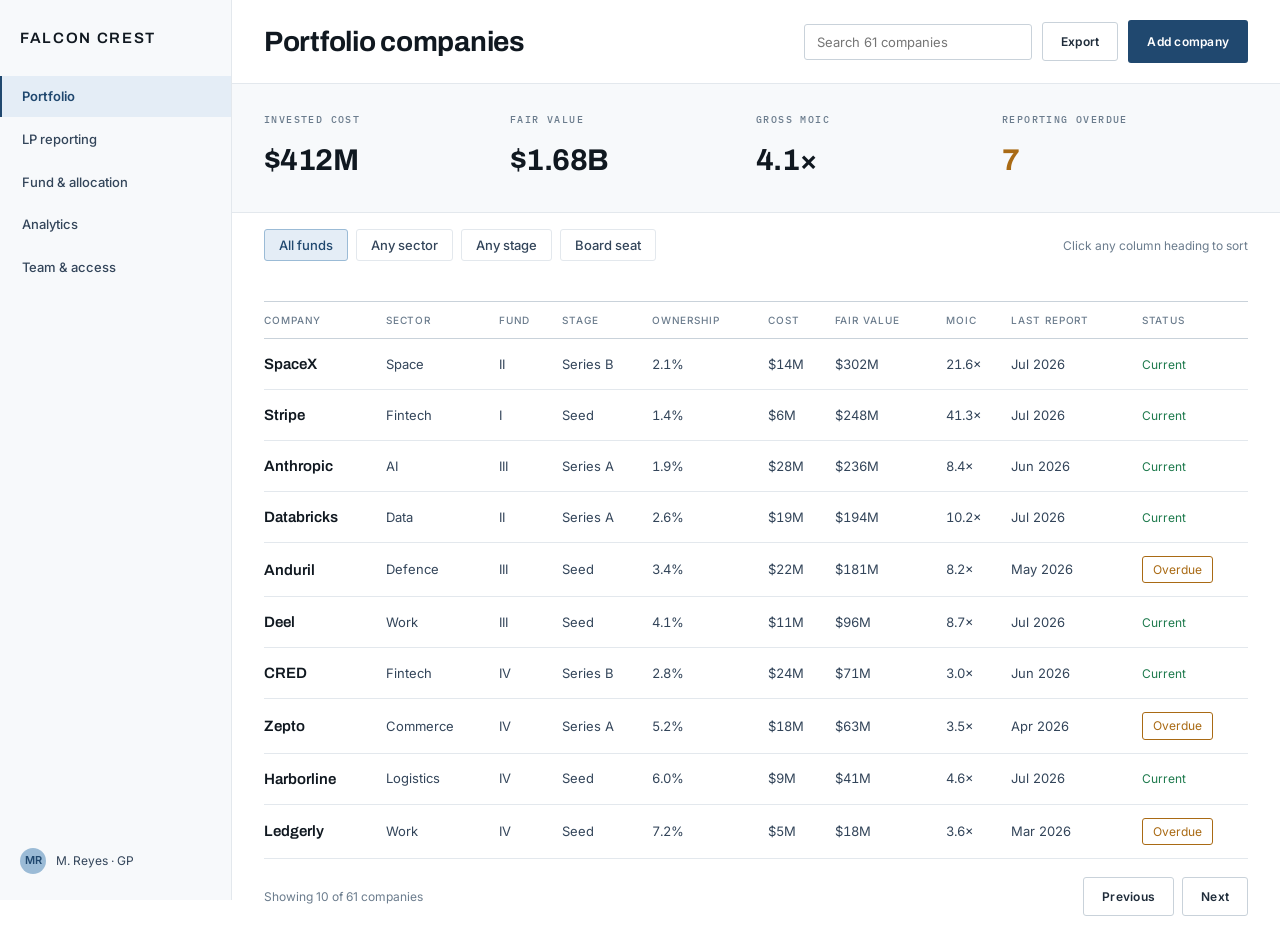
==== 92610120001_vats_kotadia/website/admin/index.html @ a53edbc1 "Add Falcon Crest Ventures CSE submission and Pages deploy. Commit the original 92610120001_vats_kota" ====
<!DOCTYPE html>
<html lang="en">
<head>
  <meta charset="UTF-8">
  <meta name="viewport" content="width=device-width, initial-scale=1">
  <meta name="author" content="Vats Kotadia">
  <meta name="enrolment" content="92610120001">
  <title>Portfolio companies — Falcon Crest console</title>
  <link rel="preconnect" href="https://fonts.googleapis.com">
  <link rel="preconnect" href="https://fonts.gstatic.com" crossorigin>
  <link href="https://fonts.googleapis.com/css2?family=Archivo:wght@400;600;700&family=IBM+Plex+Mono:wght@500&family=Inter:wght@400;500;600&display=swap" rel="stylesheet">
  <link rel="stylesheet" href="../css/style.css">
  <link rel="stylesheet" href="../css/admin.css">
</head>
<body>
  <a class="skip-link" href="#main">Skip to content</a>

  <div class="app">

    <!-- ============ Sidebar ============ -->
    <nav class="side" aria-label="Console">
      <div class="side__brand">
        <a class="wordmark" href="../index.html">Falcon Crest</a>
      </div>
      <div class="side__nav">
        <a href="index.html" aria-current="page">Portfolio</a>
        <a href="lp-reporting.html">LP reporting</a>
        <a href="allocation.html">Fund &amp; allocation</a>
        <a href="analytics.html">Analytics</a>
        <a href="team.html">Team &amp; access</a>
      </div>
      <div class="side__user">
        <span class="avatar" aria-hidden="true">MR</span>
        <span>M. Reyes · GP</span>
      </div>
    </nav>

    <!-- ============ Main ============ -->
    <div class="main" id="main">

      <div class="topbar">
        <div class="topbar__lead">
          <button class="btn btn--secondary side-toggle" type="button" aria-expanded="false">Menu</button>
          <h1>Portfolio companies</h1>
        </div>
        <div class="topbar__actions">
          <div class="search">
            <label class="sr-only" for="co-search">Search companies</label>
            <input type="text" id="co-search" placeholder="Search 61 companies" data-table-search="co-table" autocomplete="off">
          </div>
          <button class="btn btn--secondary" type="button">Export</button>
          <a class="btn btn--primary" href="add-company.html">Add company</a>
        </div>
      </div>

      <!-- KPI strip -->
      <div class="kpi-strip">
        <div class="kpi">
          <span class="eyebrow">Invested cost</span>
          <p class="kpi__value">$412M</p>
        </div>
        <div class="kpi">
          <span class="eyebrow">Fair value</span>
          <p class="kpi__value">$1.68B</p>
        </div>
        <div class="kpi">
          <span class="eyebrow">Gross MOIC</span>
          <p class="kpi__value">4.1&times;</p>
        </div>
        <div class="kpi">
          <span class="eyebrow">Reporting overdue</span>
          <p class="kpi__value kpi__value--warn">7</p>
        </div>
      </div>

      <div class="toolbar">
        <div class="chip-row" role="group" aria-label="Filter companies">
          <button class="chip is-active" type="button">All funds</button>
          <button class="chip" type="button">Any sector</button>
          <button class="chip" type="button">Any stage</button>
          <button class="chip" type="button">Board seat</button>
        </div>
        <p class="body-sm">Click any column heading to sort</p>
      </div>

      <div class="workspace__main">
        <div class="table-scroll">
          <table class="data-table data-table--wide" id="co-table" data-sortable>
            <caption class="sr-only">Portfolio companies by fair value</caption>
            <thead>
              <tr>
                <th data-sort="text" scope="col">Company</th>
                <th data-sort="text" scope="col">Sector</th>
                <th data-sort="text" scope="col">Fund</th>
                <th data-sort="text" scope="col">Stage</th>
                <th data-sort="number" scope="col">Ownership</th>
                <th data-sort="number" scope="col">Cost</th>
                <th data-sort="number" scope="col">Fair value</th>
                <th data-sort="number" scope="col">MOIC</th>
                <th data-sort="text" scope="col">Last report</th>
                <th data-sort="text" scope="col">Status</th>
                <th scope="col"><span class="sr-only">Actions</span></th>
              </tr>
            </thead>
            <tbody>
              <tr>
                <td class="cell-name">SpaceX</td><td>Space</td><td>II</td><td>Series B</td>
                <td class="num">2.1%</td><td class="num">$14M</td><td class="num">$302M</td><td class="num">21.6&times;</td>
                <td>Jul 2026</td><td><span class="pill pill--current">Current</span></td>
                <td><button class="link-action" type="button">Edit</button></td>
              </tr>
              <tr>
                <td class="cell-name">Stripe</td><td>Fintech</td><td>I</td><td>Seed</td>
                <td class="num">1.4%</td><td class="num">$6M</td><td class="num">$248M</td><td class="num">41.3&times;</td>
                <td>Jul 2026</td><td><span class="pill pill--current">Current</span></td>
                <td><button class="link-action" type="button">Edit</button></td>
              </tr>
              <tr>
                <td class="cell-name">Anthropic</td><td>AI</td><td>III</td><td>Series A</td>
                <td class="num">1.9%</td><td class="num">$28M</td><td class="num">$236M</td><td class="num">8.4&times;</td>
                <td>Jun 2026</td><td><span class="pill pill--current">Current</span></td>
                <td><button class="link-action" type="button">Edit</button></td>
              </tr>
              <tr>
                <td class="cell-name">Databricks</td><td>Data</td><td>II</td><td>Series A</td>
                <td class="num">2.6%</td><td class="num">$19M</td><td class="num">$194M</td><td class="num">10.2&times;</td>
                <td>Jul 2026</td><td><span class="pill pill--current">Current</span></td>
                <td><button class="link-action" type="button">Edit</button></td>
              </tr>
              <tr>
                <td class="cell-name">Anduril</td><td>Defence</td><td>III</td><td>Seed</td>
                <td class="num">3.4%</td><td class="num">$22M</td><td class="num">$181M</td><td class="num">8.2&times;</td>
                <td>May 2026</td><td><span class="pill pill--overdue">Overdue</span></td>
                <td><button class="link-action" type="button">Edit</button></td>
              </tr>
              <tr>
                <td class="cell-name">Deel</td><td>Work</td><td>III</td><td>Seed</td>
                <td class="num">4.1%</td><td class="num">$11M</td><td class="num">$96M</td><td class="num">8.7&times;</td>
                <td>Jul 2026</td><td><span class="pill pill--current">Current</span></td>
                <td><button class="link-action" type="button">Edit</button></td>
              </tr>
              <tr>
                <td class="cell-name">CRED</td><td>Fintech</td><td>IV</td><td>Series B</td>
                <td class="num">2.8%</td><td class="num">$24M</td><td class="num">$71M</td><td class="num">3.0&times;</td>
                <td>Jun 2026</td><td><span class="pill pill--current">Current</span></td>
                <td><button class="link-action" type="button">Edit</button></td>
              </tr>
              <tr>
                <td class="cell-name">Zepto</td><td>Commerce</td><td>IV</td><td>Series A</td>
                <td class="num">5.2%</td><td class="num">$18M</td><td class="num">$63M</td><td class="num">3.5&times;</td>
                <td>Apr 2026</td><td><span class="pill pill--overdue">Overdue</span></td>
                <td><button class="link-action" type="button">Edit</button></td>
              </tr>
              <tr>
                <td class="cell-name">Harborline</td><td>Logistics</td><td>IV</td><td>Seed</td>
                <td class="num">6.0%</td><td class="num">$9M</td><td class="num">$41M</td><td class="num">4.6&times;</td>
                <td>Jul 2026</td><td><span class="pill pill--current">Current</span></td>
                <td><button class="link-action" type="button">Edit</button></td>
              </tr>
              <tr>
                <td class="cell-name">Ledgerly</td><td>Work</td><td>IV</td><td>Seed</td>
                <td class="num">7.2%</td><td class="num">$5M</td><td class="num">$18M</td><td class="num">3.6&times;</td>
                <td>Mar 2026</td><td><span class="pill pill--overdue">Overdue</span></td>
                <td><button class="link-action" type="button">Edit</button></td>
              </tr>
            </tbody>
          </table>
        </div>

        <div class="table-foot">
          <p class="body-sm">Showing 10 of 61 companies</p>
          <div class="pager">
            <button class="btn btn--secondary" type="button">Previous</button>
            <button class="btn btn--secondary" type="button">Next</button>
          </div>
        </div>
      </div>

    </div>
  </div>

  <script src="../js/main.js"></script>
</body>
</html>
---- 92610120001_vats_kotadia/website/css/style.css ----
/* ==========================================================================
   Falcon Crest Ventures — main stylesheet
   Vats Kotadia · Enrolment no. 92610120001
   Web Technology (01CE1306) — CSE Project
   Hand-written CSS3. No frameworks.
   Contents:
     1.  Design tokens (custom properties)
     2.  Reset and base elements
     3.  Typography scale
     4.  Layout helpers
     5.  Buttons, chips, pills
     6.  Site header and navigation
     7.  Site footer
     8.  Home page sections
     9.  Portfolio grid and filters
     10. Company detail page
     11. Thesis page
     12. Insights page
     13. Contact page and forms
     14. Responsive breakpoints
   ========================================================================== */

/* ---------- 1. Design tokens ---------- */
:root {
  /* ink */
  --ink-900: #101820;
  --ink-700: #1f2c3a;
  --ink-600: #33455a;
  --ink-400: #6b7c8d;
  --ink-300: #95a3b0;

  /* brand */
  --brand-700: #20486f;
  --brand-500: #4a7aa8;
  --brand-300: #9bbbd6;
  --brand-100: #e4edf6;

  /* surfaces */
  --surface: #ffffff;
  --paper: #f7f9fb;
  --dark: #16222e;

  /* lines */
  --line-strong: #c9d2da;
  --line: #e3e8ed;

  /* state */
  --success: #1e7a4d;
  --warn: #a96a14;
  --danger: #b03a2e;

  /* type */
  --font-display: "Archivo", "Helvetica Neue", Arial, sans-serif;
  --font-body: "Inter", "Segoe UI", Roboto, Helvetica, Arial, sans-serif;
  --font-mono: "IBM Plex Mono", "SFMono-Regular", Consolas, monospace;

  /* spacing */
  --gutter: 80px;
  --radius: 3px;

  /* motion */
  --ease: cubic-bezier(0.2, 0, 0.2, 1);
}

/* ---------- 2. Reset and base ---------- */
*,
*::before,
*::after {
  box-sizing: border-box;
}

html {
  -webkit-text-size-adjust: 100%;
  scroll-behavior: smooth;
}

body {
  margin: 0;
  background: var(--surface);
  color: var(--ink-900);
  font-family: var(--font-body);
  font-size: 15px;
  line-height: 1.6;
  -webkit-font-smoothing: antialiased;
}

img {
  max-width: 100%;
  display: block;
}

a {
  color: var(--brand-700);
  text-decoration: none;
}

a:hover {
  text-decoration: underline;
}

ul,
ol {
  margin: 0;
  padding: 0;
  list-style: none;
}

/* Keyboard focus stays visible everywhere. */
:focus-visible {
  outline: 2px solid var(--brand-500);
  outline-offset: 2px;
}

/* Screen-reader-only text, used for form and landmark labels. */
.sr-only {
  position: absolute;
  width: 1px;
  height: 1px;
  padding: 0;
  margin: -1px;
  overflow: hidden;
  clip: rect(0, 0, 0, 0);
  white-space: nowrap;
  border: 0;
}

.skip-link {
  position: absolute;
  left: -9999px;
  top: 0;
  z-index: 100;
  background: var(--brand-700);
  color: #fff;
  padding: 10px 18px;
}

.skip-link:focus {
  left: 12px;
  top: 12px;
}

/* ---------- 3. Typography ---------- */
h1,
h2,
h3,
h4 {
  font-family: var(--font-display);
  margin: 0;
  line-height: 1.15;
  letter-spacing: -0.01em;
}

p {
  margin: 0;
}

.display-xl {
  font-size: clamp(32px, 4.4vw, 54px);
  font-weight: 700;
  letter-spacing: -0.022em;
  line-height: 1.06;
}

.display-l {
  font-size: clamp(28px, 3.2vw, 38px);
  font-weight: 700;
  letter-spacing: -0.018em;
  line-height: 1.1;
}

.h1 {
  font-size: clamp(22px, 2.2vw, 28px);
  font-weight: 700;
}

.h2 {
  font-size: 20px;
  font-weight: 600;
}

.h3 {
  font-size: 15px;
  font-weight: 600;
}

.eyebrow {
  font-family: var(--font-mono);
  font-size: 10px;
  font-weight: 500;
  letter-spacing: 0.14em;
  text-transform: uppercase;
  color: var(--ink-400);
  display: block;
}

.lead {
  font-size: 16px;
  line-height: 1.65;
  color: var(--ink-600);
  max-width: 62ch;
}

.body-sm {
  font-size: 12px;
  color: var(--ink-400);
}

.metric {
  font-family: var(--font-display);
  font-size: 30px;
  font-weight: 700;
  letter-spacing: -0.02em;
  line-height: 1.1;
}

.muted {
  color: var(--ink-600);
}

/* ---------- 4. Layout helpers ---------- */
.wrap {
  max-width: 1440px;
  margin: 0 auto;
  padding-inline: var(--gutter);
}

.section {
  padding-block: 72px;
}

.section--tight {
  padding-block: 44px;
}

.section-head {
  display: flex;
  justify-content: space-between;
  align-items: flex-end;
  gap: 24px;
  margin-bottom: 26px;
}

.rule-top {
  border-top: 1px solid var(--line);
}

.grid {
  display: grid;
  gap: 24px;
}

.band {
  background: var(--paper);
  border-block: 1px solid var(--line);
}

/* ---------- 5. Buttons, chips, pills ---------- */
.btn {
  display: inline-flex;
  align-items: center;
  justify-content: center;
  gap: 8px;
  font-family: var(--font-body);
  font-size: 12px;
  font-weight: 600;
  letter-spacing: 0.02em;
  padding: 11px 18px;
  border-radius: var(--radius);
  border: 1px solid transparent;
  cursor: pointer;
  transition: background-color 0.15s var(--ease), border-color 0.15s var(--ease);
  text-decoration: none;
}

.btn:hover {
  text-decoration: none;
}

.btn--primary {
  background: var(--brand-700);
  color: #fff;
}

.btn--primary:hover {
  background: #17395a;
}

.btn--secondary {
  background: var(--surface);
  color: var(--ink-700);
  border-color: var(--line-strong);
}

.btn--secondary:hover {
  border-color: var(--ink-400);
  background: var(--paper);
}

.btn--ghost {
  background: var(--paper);
  color: var(--brand-700);
}

.btn--block {
  width: 100%;
}

.btn:disabled,
.btn[aria-disabled="true"] {
  opacity: 0.55;
  cursor: not-allowed;
}

.chip {
  display: inline-flex;
  align-items: center;
  font-family: var(--font-body);
  font-size: 13px;
  font-weight: 500;
  padding: 7px 14px;
  border-radius: var(--radius);
  border: 1px solid var(--line);
  background: var(--surface);
  color: var(--ink-600);
  cursor: pointer;
  transition: background-color 0.15s var(--ease), border-color 0.15s var(--ease);
}

.chip:hover {
  border-color: var(--line-strong);
}

.chip[aria-pressed="true"],
.chip.is-active,
.chip:has(input:checked) {
  background: var(--brand-100);
  border-color: var(--brand-300);
  color: var(--brand-700);
}

/* The segmented control uses real radios, hidden inside their labels. */
.chip:has(input:focus-visible) {
  outline: 2px solid var(--brand-500);
  outline-offset: 2px;
}

.chip-row {
  display: flex;
  flex-wrap: wrap;
  gap: 8px;
}

.pill {
  display: inline-flex;
  align-items: center;
  font-size: 12px;
}

.pill--current {
  color: var(--success);
}

.pill--overdue {
  color: var(--warn);
  border: 1px solid var(--warn);
  border-radius: var(--radius);
  padding: 3px 10px;
}

/* ---------- 6. Site header ---------- */
.site-header {
  position: sticky;
  top: 0;
  z-index: 40;
  background: var(--surface);
  border-bottom: 1px solid var(--line);
}

.site-header__inner {
  display: flex;
  align-items: center;
  justify-content: space-between;
  min-height: 76px;
}

.wordmark {
  font-family: var(--font-display);
  font-size: 15px;
  font-weight: 600;
  letter-spacing: 0.11em;
  text-transform: uppercase;
  color: var(--ink-900);
  text-decoration: none;
}

.wordmark:hover {
  text-decoration: none;
}

.site-nav {
  display: flex;
  align-items: center;
  gap: 30px;
}

.site-nav a {
  font-size: 13px;
  font-weight: 500;
  color: var(--ink-600);
  text-decoration: none;
}

.site-nav a:hover {
  color: var(--ink-900);
  text-decoration: none;
}

.site-nav a[aria-current="page"] {
  color: var(--brand-700);
}

/* .site-nav a is more specific than .btn--primary, so without this the button
   label inherits the nav link colour and disappears against the dark fill. */
.site-nav a.btn--primary,
.site-nav a.btn--primary:hover {
  color: #fff;
}

.site-nav a.btn--secondary {
  color: var(--ink-700);
}

.site-footer a.btn--primary {
  color: #fff;
}

/* Hamburger — only shown on narrow screens. */
.nav-toggle {
  display: none;
  width: 42px;
  height: 38px;
  padding: 0;
  background: var(--surface);
  border: 1px solid var(--line-strong);
  border-radius: var(--radius);
  cursor: pointer;
}

.nav-toggle span,
.nav-toggle span::before,
.nav-toggle span::after {
  display: block;
  width: 18px;
  height: 1.5px;
  background: var(--ink-900);
  margin-inline: auto;
  transition: transform 0.2s var(--ease), opacity 0.2s var(--ease);
}

.nav-toggle span::before,
.nav-toggle span::after {
  content: "";
  position: relative;
}

.nav-toggle span::before {
  top: -5px;
}

.nav-toggle span::after {
  top: 3.5px;
}

.nav-toggle[aria-expanded="true"] span {
  background: transparent;
}

.nav-toggle[aria-expanded="true"] span::before {
  transform: translateY(5px) rotate(45deg);
}

.nav-toggle[aria-expanded="true"] span::after {
  transform: translateY(-3.5px) rotate(-45deg);
}

/* ---------- 7. Site footer ---------- */
.site-footer {
  border-top: 1px solid var(--line);
  padding-block: 24px;
}

.site-footer__inner {
  display: flex;
  align-items: center;
  justify-content: space-between;
  gap: 20px;
  flex-wrap: wrap;
}

.site-footer a,
.site-footer p {
  font-size: 12px;
  color: var(--ink-400);
  text-decoration: none;
}

.site-footer a:hover {
  color: var(--ink-700);
}

.footer-links {
  display: flex;
  gap: 26px;
  flex-wrap: wrap;
}

/* ---------- 8. Home ---------- */
.hero {
  display: grid;
  grid-template-columns: minmax(0, 1fr) minmax(0, 0.85fr);
  gap: 80px;
  align-items: center;
  padding-block: 88px 96px;
}

.hero__copy > * + * {
  margin-top: 22px;
}

.hero__actions {
  display: flex;
  gap: 12px;
  flex-wrap: wrap;
}

/* Placeholder blocks stand in for photography that is not part of this brief. */
.media-slot {
  display: grid;
  place-items: center;
  background: var(--brand-100);
  border: 1px dashed var(--brand-300);
  aspect-ratio: 3 / 2;
  color: var(--brand-500);
  font-family: var(--font-mono);
  font-size: 10px;
  letter-spacing: 0.14em;
  text-transform: uppercase;
}

.media-slot--wide {
  aspect-ratio: 21 / 10;
}

.stats {
  display: grid;
  grid-template-columns: repeat(4, minmax(0, 1fr));
  gap: 0;
  padding-block: 26px;
}

/* Grid children need min-width:0 or long values force the track wider. */
.stat {
  min-width: 0;
}

.stat__label {
  margin-bottom: 8px;
}

.logo-grid {
  display: grid;
  grid-template-columns: repeat(4, minmax(0, 1fr));
  border: 1px solid var(--line);
  border-right: 0;
  border-bottom: 0;
}

.logo-cell {
  display: grid;
  place-items: center;
  min-height: 104px;
  border-right: 1px solid var(--line);
  border-bottom: 1px solid var(--line);
  font-family: var(--font-display);
  font-size: 15px;
  font-weight: 600;
  letter-spacing: 0.11em;
  color: var(--ink-700);
  text-decoration: none;
  transition: background-color 0.15s var(--ease);
}

.logo-cell:hover {
  background: var(--paper);
  text-decoration: none;
}

.focus-areas {
  display: grid;
  grid-template-columns: repeat(3, minmax(0, 1fr));
  gap: 0;
  margin-bottom: 72px;
}

.focus {
  border-top: 2px solid var(--line);
  padding: 32px 48px 0 0;
}

.focus__index {
  color: var(--brand-500);
  font-family: var(--font-display);
  font-size: 20px;
  font-weight: 600;
  display: block;
  margin-bottom: 10px;
}

.focus h3 {
  margin-bottom: 12px;
}

.focus p {
  color: var(--ink-600);
  font-size: 14px;
  max-width: 40ch;
}

.cta-band {
  background: var(--dark);
  color: #fff;
  padding-block: 44px;
}

.cta-band__inner {
  display: flex;
  align-items: center;
  justify-content: space-between;
  gap: 32px;
  flex-wrap: wrap;
}

.cta-band h2 {
  color: #fff;
  margin-bottom: 8px;
}

.cta-band p {
  color: var(--brand-300);
  font-size: 14px;
}

/* ---------- 9. Portfolio ---------- */
.filter-bar {
  display: flex;
  justify-content: space-between;
  align-items: center;
  gap: 20px;
  flex-wrap: wrap;
  margin-bottom: 28px;
}

.filter-bar__right {
  display: flex;
  align-items: center;
  gap: 10px;
  flex-wrap: wrap;
}

.company-grid {
  display: grid;
  grid-template-columns: repeat(4, minmax(0, 1fr));
  gap: 24px;
}

.company-card {
  display: flex;
  flex-direction: column;
  gap: 14px;
  padding: 20px 20px 18px;
  border: 1px solid var(--line);
  border-radius: var(--radius);
  background: var(--surface);
  transition: border-color 0.15s var(--ease);
}

.company-card:hover {
  border-color: var(--line-strong);
}

.company-card__logo {
  display: grid;
  place-items: center;
  height: 64px;
  background: var(--paper);
  font-family: var(--font-display);
  font-size: 15px;
  font-weight: 600;
  letter-spacing: 0.1em;
  color: var(--ink-700);
}

.company-card__meta {
  font-family: var(--font-mono);
  font-size: 10px;
  letter-spacing: 0.14em;
  text-transform: uppercase;
  color: var(--brand-500);
  display: block;
  margin-bottom: 6px;
}

.company-card h3 {
  font-size: 20px;
  margin-bottom: 6px;
}

.company-card p {
  font-size: 14px;
  color: var(--ink-600);
}

.company-card__foot {
  margin-top: auto;
  padding-top: 14px;
  border-top: 1px solid var(--line);
  font-size: 12px;
  color: var(--ink-400);
}

.load-more {
  display: flex;
  justify-content: center;
  margin-top: 40px;
}

.empty-state {
  border: 1px dashed var(--line-strong);
  border-radius: var(--radius);
  padding: 48px;
  text-align: center;
  color: var(--ink-600);
}

/* ---------- 10. Company detail ---------- */
.breadcrumb {
  display: flex;
  gap: 8px;
  align-items: center;
  font-size: 12px;
  color: var(--ink-400);
  margin-bottom: 22px;
}

.detail-head {
  display: grid;
  grid-template-columns: minmax(0, 1.4fr) minmax(0, 1fr);
  gap: 64px;
  align-items: start;
}

.fact-table {
  width: 100%;
  border-collapse: collapse;
}

.fact-table th,
.fact-table td {
  text-align: left;
  padding: 13px 0;
  border-bottom: 1px solid var(--line);
  font-size: 14px;
}

.fact-table th {
  font-family: var(--font-mono);
  font-size: 10px;
  font-weight: 500;
  letter-spacing: 0.14em;
  text-transform: uppercase;
  color: var(--ink-400);
  width: 45%;
}

.fact-table td {
  color: var(--ink-900);
  font-weight: 500;
}

.timeline {
  border-left: 2px solid var(--line);
  padding-left: 26px;
}

.timeline li {
  padding-bottom: 26px;
  position: relative;
}

.timeline li::before {
  content: "";
  position: absolute;
  left: -33px;
  top: 6px;
  width: 9px;
  height: 9px;
  background: var(--brand-500);
  border-radius: 50%;
}

.timeline time {
  font-family: var(--font-mono);
  font-size: 10px;
  letter-spacing: 0.14em;
  text-transform: uppercase;
  color: var(--ink-400);
  display: block;
  margin-bottom: 5px;
}

/* ---------- 11. Thesis ---------- */
.criteria {
  display: grid;
  grid-template-columns: repeat(2, minmax(0, 1fr));
  gap: 80px;
}

.criteria li {
  display: flex;
  gap: 12px;
  margin-bottom: 20px;
}

.criteria .marker {
  flex: 0 0 auto;
  width: 9px;
  height: 9px;
  margin-top: 7px;
  border-radius: 1px;
}

.criteria--yes .marker {
  background: var(--brand-500);
}

.criteria--no .marker {
  background: var(--ink-300);
}

.criteria h4 {
  font-size: 15px;
  margin-bottom: 5px;
}

.criteria p {
  font-size: 14px;
  color: var(--ink-600);
}

.terms {
  display: grid;
  grid-template-columns: repeat(4, minmax(0, 1fr));
  padding-block: 26px;
}

.tag-row {
  display: flex;
  gap: 6px;
  flex-wrap: wrap;
  margin-top: 14px;
}

.tag {
  font-size: 13px;
  padding: 6px 12px;
  border: 1px solid var(--line);
  border-radius: var(--radius);
  color: var(--ink-600);
}

/* ---------- 12. Insights ---------- */
.insight-split {
  display: grid;
  grid-template-columns: minmax(0, 1.7fr) minmax(0, 1fr);
  gap: 48px;
}

.feature > * + * {
  margin-top: 16px;
}

.byline {
  display: flex;
  align-items: center;
  gap: 10px;
  margin-top: 22px;
}

.avatar {
  width: 28px;
  height: 28px;
  border-radius: 50%;
  background: var(--brand-300);
  flex: 0 0 auto;
  display: grid;
  place-items: center;
  font-size: 11px;
  font-weight: 600;
  color: var(--brand-700);
}

.article-list li {
  padding-block: 20px;
  border-bottom: 1px solid var(--line);
}

.article-list h3 {
  font-size: 20px;
  margin-block: 7px;
}

.article-list p {
  font-size: 14px;
  color: var(--ink-600);
}

.article-row {
  display: grid;
  grid-template-columns: repeat(3, minmax(0, 1fr));
  gap: 32px;
  margin-top: 48px;
}

.article-card > * + * {
  margin-top: 12px;
}

.article-card h3 {
  font-size: 20px;
}

.article-card p {
  font-size: 14px;
  color: var(--ink-600);
}

.newsletter {
  display: flex;
  align-items: center;
  justify-content: space-between;
  gap: 32px;
  flex-wrap: wrap;
  padding-block: 36px;
}

.newsletter__form {
  display: flex;
  gap: 10px;
  align-items: flex-start;
  flex-wrap: wrap;
}

/* ---------- 13. Forms ---------- */
.form-grid {
  display: grid;
  grid-template-columns: repeat(2, minmax(0, 1fr));
  gap: 20px;
}

.field {
  display: flex;
  flex-direction: column;
  gap: 8px;
  margin-bottom: 22px;
}

.field label {
  font-family: var(--font-mono);
  font-size: 10px;
  font-weight: 500;
  letter-spacing: 0.14em;
  text-transform: uppercase;
  color: var(--ink-400);
}

.field input[type="text"],
.field input[type="email"],
.field input[type="url"],
.field input[type="password"],
.field input[type="number"],
.field select,
.field textarea {
  font-family: var(--font-body);
  font-size: 14px;
  color: var(--ink-900);
  background: var(--surface);
  border: 1px solid var(--line-strong);
  border-radius: var(--radius);
  padding: 12px 14px;
  width: 100%;
  transition: border-color 0.15s var(--ease), box-shadow 0.15s var(--ease);
}

.field textarea {
  min-height: 120px;
  resize: vertical;
}

.field input:focus,
.field select:focus,
.field textarea:focus {
  border-color: var(--brand-500);
  box-shadow: 0 0 0 3px var(--brand-100);
  outline: none;
}

.field input::placeholder,
.field textarea::placeholder {
  color: var(--ink-300);
}

/* Validation states are driven by js/validation.js */
.field.is-invalid input,
.field.is-invalid select,
.field.is-invalid textarea {
  border-color: var(--danger);
}

.field.is-invalid input:focus,
.field.is-invalid select:focus,
.field.is-invalid textarea:focus {
  box-shadow: 0 0 0 3px rgba(176, 58, 46, 0.12);
}

.field.is-valid input,
.field.is-valid select,
.field.is-valid textarea {
  border-color: var(--success);
}

.field__error {
  font-size: 12px;
  color: var(--danger);
  min-height: 0;
  display: none;
}

.field.is-invalid .field__error {
  display: block;
}

.field__hint {
  font-size: 12px;
  color: var(--ink-400);
}

.char-count {
  font-size: 12px;
  color: var(--ink-400);
  text-align: right;
}

.char-count.is-over {
  color: var(--danger);
}

.segmented {
  display: flex;
  gap: 8px;
  flex-wrap: wrap;
}

/* .field label makes labels uppercase mono; the chips inside the segmented
   control are labels too, so they need their own treatment back. */
.field .segmented label.chip {
  font-family: var(--font-body);
  font-size: 13px;
  font-weight: 500;
  letter-spacing: 0;
  text-transform: none;
  color: var(--ink-600);
}

.field .segmented label.chip:has(input:checked) {
  color: var(--brand-700);
}

.dropzone {
  display: grid;
  place-items: center;
  min-height: 80px;
  background: var(--paper);
  border: 1px dashed var(--line-strong);
  border-radius: var(--radius);
  padding: 20px;
  text-align: center;
  color: var(--ink-400);
  font-size: 13px;
  cursor: pointer;
}

.dropzone.is-dragover {
  border-color: var(--brand-500);
  background: var(--brand-100);
}

.form-status {
  display: none;
  padding: 14px 16px;
  border-radius: var(--radius);
  font-size: 14px;
  margin-bottom: 22px;
}

.form-status.is-visible {
  display: block;
}

.form-status--ok {
  background: rgba(30, 122, 77, 0.09);
  border: 1px solid rgba(30, 122, 77, 0.35);
  color: var(--success);
}

.form-status--error {
  background: rgba(176, 58, 46, 0.08);
  border: 1px solid rgba(176, 58, 46, 0.35);
  color: var(--danger);
}

.submit-row {
  display: flex;
  align-items: center;
  gap: 16px;
  flex-wrap: wrap;
}

.contact-split {
  display: grid;
  grid-template-columns: minmax(0, 1.35fr) minmax(0, 1fr);
}

.contact-form-col {
  padding: 56px var(--gutter) 64px;
}

.contact-side {
  background: var(--paper);
  border-left: 1px solid var(--line);
  padding: 0;
}

.contact-side__block {
  padding: 32px 48px;
  border-bottom: 1px solid var(--line);
}

.contact-side__block:first-child {
  padding-top: 56px;
}

.contact-side__block a {
  font-size: 16px;
}

.office-grid {
  display: grid;
  grid-template-columns: repeat(2, minmax(0, 1fr));
  gap: 40px;
}

.office address {
  font-style: normal;
  font-size: 14px;
  color: var(--ink-600);
  margin-top: 8px;
}

/* ---------- 14. Responsive ---------- */

/* Large desktop down to small laptop */
@media (max-width: 1180px) {
  :root {
    --gutter: 48px;
  }

  .hero {
    gap: 48px;
  }

  .company-grid {
    grid-template-columns: repeat(3, minmax(0, 1fr));
  }

  .criteria {
    gap: 48px;
  }
}

/* Tablet */
@media (max-width: 900px) {
  :root {
    --gutter: 32px;
  }

  .nav-toggle {
    display: block;
  }

  /* Collapse the nav into a stacked panel under the header. */
  .site-nav {
    position: absolute;
    left: 0;
    right: 0;
    top: 100%;
    flex-direction: column;
    align-items: stretch;
    gap: 0;
    background: var(--surface);
    border-bottom: 1px solid var(--line);
    padding: 8px var(--gutter) 20px;
    display: none;
  }

  .site-nav.is-open {
    display: flex;
  }

  .site-nav a {
    padding-block: 13px;
    border-bottom: 1px solid var(--line);
    font-size: 15px;
  }

  .site-nav .btn {
    margin-top: 14px;
    justify-content: center;
  }

  .hero {
    grid-template-columns: 1fr;
    padding-block: 48px 56px;
  }

  .hero__media {
    order: -1;
  }

  .stats {
    grid-template-columns: repeat(2, minmax(0, 1fr));
    gap: 24px 0;
  }

  .logo-grid {
    grid-template-columns: repeat(2, minmax(0, 1fr));
  }

  .focus-areas {
    grid-template-columns: 1fr;
    gap: 0;
  }

  .focus {
    padding-right: 0;
    padding-bottom: 28px;
  }

  .company-grid {
    grid-template-columns: repeat(2, minmax(0, 1fr));
  }

  .criteria,
  .insight-split,
  .detail-head {
    grid-template-columns: 1fr;
    gap: 40px;
  }

  .article-row {
    grid-template-columns: 1fr;
    gap: 36px;
  }

  .terms {
    grid-template-columns: repeat(2, minmax(0, 1fr));
    gap: 24px 0;
  }

  .contact-split {
    grid-template-columns: 1fr;
  }

  .contact-form-col {
    padding: 40px var(--gutter) 48px;
  }

  .contact-side {
    border-left: 0;
    border-top: 1px solid var(--line);
  }

  .contact-side__block {
    padding: 28px var(--gutter);
  }

  .contact-side__block:first-child {
    padding-top: 32px;
  }

  .section {
    padding-block: 48px;
  }
}

/* Phone */
@media (max-width: 600px) {
  :root {
    --gutter: 20px;
  }

  body {
    font-size: 14px;
  }

  .section-head {
    flex-direction: column;
    align-items: flex-start;
    gap: 10px;
  }

  .stats,
  .terms {
    grid-template-columns: 1fr;
  }

  .logo-grid,
  .company-grid,
  .form-grid,
  .office-grid {
    grid-template-columns: 1fr;
  }

  .filter-bar {
    align-items: stretch;
  }

  .chip-row {
    overflow-x: auto;
    flex-wrap: nowrap;
    padding-bottom: 6px;
    -webkit-overflow-scrolling: touch;
  }

  .newsletter__form,
  .cta-band__inner {
    width: 100%;
  }

  .newsletter__form .field {
    flex: 1 1 100%;
  }

  .btn {
    padding: 12px 18px;
  }
}

/* People who ask for less motion get none of ours. */
@media (prefers-reduced-motion: reduce) {
  html {
    scroll-behavior: auto;
  }

  *,
  *::before,
  *::after {
    transition-duration: 0.01ms !important;
    animation-duration: 0.01ms !important;
  }
}

/* Printing the site should not waste ink on chrome. */
@media print {
  .site-header,
  .site-footer,
  .nav-toggle,
  .cta-band {
    display: none;
  }
}

/* ==========================================================================
   15. Small layout classes
   These replace inline style attributes so presentation stays in the
   stylesheet. Chart bar percentages remain inline because they are data.
   ========================================================================== */

.measure-narrow {
  max-width: 34ch;
}

.stack-gap {
  margin-top: 26px;
}

.section-gap {
  margin-top: 48px;
  margin-bottom: 20px;
}

.title-gap {
  margin-block: 10px 16px;
}

.title-gap-lg {
  margin-block: 18px;
  max-width: 16ch;
}

.list-heading {
  margin-bottom: 22px;
}

.body-gap {
  margin-top: 16px;
}

.field--inline {
  margin: 0;
  min-width: 260px;
}

.field--flush {
  margin: 0;
}

.consent-label {
  font-family: var(--font-body);
  font-size: 13px;
  font-weight: 500;
  letter-spacing: 0;
  text-transform: none;
  color: var(--ink-600);
}

.status-inline {
  flex: 1 1 100%;
  margin-bottom: 0;
}

.actions-flush {
  padding-block: 0;
}

.contact-side__block--last {
  border-bottom: 0;
}

.textarea--short {
  min-height: 80px;
}

.login-support {
  color: var(--brand-300);
}
---- 92610120001_vats_kotadia/website/css/admin.css ----
/* ==========================================================================
   Falcon Crest Ventures — admin console stylesheet
   Vats Kotadia · Enrolment no. 92610120001
   Loads after style.css and reuses the same tokens.
   Contents:
     1.  App shell and sidebar
     2.  Admin top bar
     3.  KPI strip
     4.  Toolbars and tabs
     5.  Data tables
     6.  Panels, rails and cards
     7.  Charts drawn in CSS
     8.  Login screen
     9.  Responsive breakpoints
   ========================================================================== */

/* ---------- 1. App shell ---------- */
.app {
  display: grid;
  grid-template-columns: 232px minmax(0, 1fr);
  min-height: 100vh;
}

.side {
  display: flex;
  flex-direction: column;
  background: var(--paper);
  border-right: 1px solid var(--line);
  position: sticky;
  top: 0;
  height: 100vh;
  overflow-y: auto;
}

.side__brand {
  padding: 26px 20px;
}

.side__nav {
  display: flex;
  flex-direction: column;
  gap: 2px;
}

.side__nav a {
  padding: 10px 20px;
  font-size: 13px;
  font-weight: 500;
  color: var(--ink-600);
  text-decoration: none;
  border-left: 2px solid transparent;
}

.side__nav a:hover {
  background: rgba(74, 122, 168, 0.08);
  text-decoration: none;
}

.side__nav a[aria-current="page"] {
  background: var(--brand-100);
  border-left-color: var(--brand-700);
  color: var(--brand-700);
  font-weight: 600;
}

.side__user {
  margin-top: auto;
  display: flex;
  align-items: center;
  gap: 10px;
  padding: 18px 20px 26px;
  font-size: 12px;
  color: var(--ink-600);
}

.side__user .avatar {
  width: 26px;
  height: 26px;
}

.main {
  min-width: 0;
  display: flex;
  flex-direction: column;
  background: var(--surface);
}

.main--paper {
  background: var(--paper);
}

/* ---------- 2. Admin top bar ---------- */
.topbar {
  display: flex;
  align-items: center;
  justify-content: space-between;
  gap: 20px;
  flex-wrap: wrap;
  padding: 20px 32px;
  background: var(--surface);
  border-bottom: 1px solid var(--line);
}

.topbar h1 {
  font-size: 28px;
}

.topbar__context {
  margin-top: 5px;
}

.topbar__actions {
  display: flex;
  align-items: center;
  gap: 10px;
  flex-wrap: wrap;
}

.side-toggle {
  display: none;
}

/* ---------- 3. KPI strip ---------- */
.kpi-strip {
  display: grid;
  grid-template-columns: repeat(4, minmax(0, 1fr));
  gap: 0;
  padding: 6px 32px;
  background: var(--paper);
  border-bottom: 1px solid var(--line);
}

.kpi-strip--5 {
  grid-template-columns: repeat(5, minmax(0, 1fr));
}

.kpi-strip--white {
  background: var(--surface);
}

.kpi {
  padding: 22px 20px 22px 0;
}

.kpi__value {
  font-family: var(--font-display);
  font-size: 30px;
  font-weight: 700;
  letter-spacing: -0.02em;
  margin-top: 8px;
}

.kpi__value--warn {
  color: var(--warn);
}

.kpi__value--ok {
  color: var(--success);
}

/* ---------- 4. Toolbars and tabs ---------- */
.toolbar {
  display: flex;
  align-items: center;
  justify-content: space-between;
  gap: 16px;
  flex-wrap: wrap;
  padding: 16px 32px;
}

.tabs {
  display: flex;
  gap: 26px;
  padding-inline: 32px;
  border-bottom: 1px solid var(--line);
  overflow-x: auto;
}

.tab {
  padding-block: 12px;
  font-size: 13px;
  font-weight: 500;
  color: var(--ink-400);
  background: none;
  border: 0;
  border-bottom: 2px solid transparent;
  cursor: pointer;
  white-space: nowrap;
  font-family: var(--font-body);
}

.tab[aria-selected="true"] {
  color: var(--ink-900);
  border-bottom-color: var(--brand-700);
}

.search {
  position: relative;
}

.search input {
  font-family: var(--font-body);
  font-size: 13px;
  padding: 9px 12px;
  border: 1px solid var(--line-strong);
  border-radius: var(--radius);
  background: var(--surface);
  min-width: 200px;
}

.search input:focus {
  border-color: var(--brand-500);
  outline: none;
  box-shadow: 0 0 0 3px var(--brand-100);
}

.workspace {
  display: grid;
  grid-template-columns: minmax(0, 1fr) 344px;
  flex: 1;
  min-height: 0;
}

.workspace__main {
  padding: 24px 32px;
  min-width: 0;
}

/* ---------- 5. Data tables ---------- */
.table-scroll {
  overflow-x: auto;
  -webkit-overflow-scrolling: touch;
}

.data-table {
  width: 100%;
  border-collapse: collapse;
  /* Wide enough to stay readable, narrow enough to fit beside the 344px rail
     on a 1440px screen without clipping. Wider tables scroll horizontally. */
  min-width: 760px;
}

/* The portfolio table carries eleven columns and needs more room; it scrolls
   inside .table-scroll on narrower screens. */
.data-table--wide {
  min-width: 1040px;
}

.data-table thead th {
  font-family: var(--font-body);
  font-size: 10px;
  font-weight: 500;
  letter-spacing: 0.09em;
  text-transform: uppercase;
  color: var(--ink-400);
  text-align: left;
  padding: 10px 12px 10px 0;
  border-top: 1px solid var(--line-strong);
  border-bottom: 1px solid var(--line-strong);
  white-space: nowrap;
}

.data-table tbody td {
  padding: 13px 10px 13px 0;
  border-bottom: 1px solid var(--line);
  font-size: 13px;
  color: var(--ink-600);
  vertical-align: middle;
}

.data-table tbody tr:hover {
  background: var(--paper);
}

.data-table .cell-name {
  font-family: var(--font-display);
  font-size: 15px;
  font-weight: 600;
  color: var(--ink-900);
}

.data-table .num {
  font-variant-numeric: tabular-nums;
}

.cell-stack .sub {
  display: block;
  font-size: 12px;
  color: var(--ink-400);
  margin-top: 3px;
}

.link-action {
  font-size: 12px;
  font-weight: 600;
  color: var(--brand-700);
  background: none;
  border: 0;
  padding: 0;
  cursor: pointer;
  font-family: var(--font-body);
}

.link-action:hover {
  text-decoration: underline;
}

.table-foot {
  display: flex;
  align-items: center;
  justify-content: space-between;
  gap: 16px;
  flex-wrap: wrap;
  padding-top: 18px;
}

.pager {
  display: flex;
  gap: 8px;
}

/* ---------- 6. Panels and rails ---------- */
.rail {
  background: var(--paper);
  border-left: 1px solid var(--line);
  min-width: 0;
}

.rail__block {
  padding: 22px 24px;
  border-bottom: 1px solid var(--line);
}

.rail__block:first-child {
  padding-top: 24px;
}

.rail__block:last-child {
  border-bottom: 0;
}

.metric-row {
  display: flex;
  align-items: center;
  justify-content: space-between;
  gap: 12px;
  margin-top: 12px;
}

.metric-row .label {
  font-size: 14px;
  color: var(--ink-600);
}

.metric-row .value {
  font-family: var(--font-display);
  font-size: 15px;
  font-weight: 600;
  color: var(--ink-900);
}

.panel {
  background: var(--surface);
  border: 1px solid var(--line);
  border-radius: var(--radius);
  padding: 20px 22px 22px;
}

.panel h2 {
  margin-bottom: 16px;
}

.panel-row {
  display: grid;
  gap: 20px;
  margin-bottom: 20px;
}

.panel-row--2 {
  grid-template-columns: repeat(2, minmax(0, 1fr));
}

.panel-row--3 {
  grid-template-columns: repeat(3, minmax(0, 1fr));
}

.status-grid {
  display: grid;
  grid-template-columns: repeat(3, minmax(0, 1fr));
  gap: 12px;
}

.status-card {
  background: var(--surface);
  border: 1px solid var(--line);
  border-radius: var(--radius);
  padding: 14px;
}

.status-card h3 {
  font-size: 14px;
  margin-bottom: 8px;
}

.status-card .state {
  font-size: 12px;
}

.state--ready {
  color: var(--success);
}

.state--review {
  color: var(--warn);
}

.state--waiting {
  color: var(--ink-300);
}

.pack-card {
  background: var(--paper);
  border: 1px solid var(--line);
  border-radius: var(--radius);
  padding: 18px 20px 20px;
  margin-bottom: 28px;
}

.pack-card__head {
  display: flex;
  align-items: center;
  justify-content: space-between;
  gap: 16px;
  flex-wrap: wrap;
  margin-bottom: 16px;
}

.callout {
  border-top: 1px solid var(--line);
}

.callout p {
  font-size: 14px;
  color: var(--ink-600);
  margin-block: 10px 14px;
}

/* Permission checklist */
.check-list li {
  display: flex;
  align-items: center;
  gap: 10px;
  margin-top: 12px;
  font-size: 14px;
  color: var(--ink-700);
}

.check-list li.off {
  color: var(--ink-300);
}

.box {
  width: 13px;
  height: 13px;
  border-radius: 2px;
  border: 1px solid var(--line-strong);
  background: var(--surface);
  flex: 0 0 auto;
}

.box.on {
  background: var(--brand-700);
  border-color: var(--brand-700);
}

.invite {
  display: flex;
  align-items: center;
  justify-content: space-between;
  gap: 14px;
  margin-top: 14px;
}

.invite .email {
  font-size: 13px;
  font-weight: 500;
  color: var(--ink-900);
}

/* ---------- 7. CSS charts ---------- */
.progress {
  height: 5px;
  background: var(--line);
  border-radius: 3px;
  overflow: hidden;
}

.progress__fill {
  height: 100%;
  background: var(--brand-500);
}

.alloc-bar {
  display: flex;
  gap: 2px;
  margin-top: 12px;
}

.alloc-seg {
  display: flex;
  align-items: center;
  padding-inline: 12px;
  height: 32px;
  font-size: 12px;
  white-space: nowrap;
  overflow: hidden;
}

.alloc-seg--initial {
  background: var(--brand-700);
  color: #fff;
}

.alloc-seg--follow {
  background: var(--brand-500);
  color: #fff;
}

.alloc-seg--reserved {
  background: var(--brand-300);
  color: var(--ink-900);
}

.alloc-seg--free {
  background: var(--line);
  color: var(--ink-600);
}

.bar-list li {
  margin-top: 14px;
}

.bar-list .bar-head {
  display: flex;
  justify-content: space-between;
  align-items: center;
  gap: 12px;
  margin-bottom: 6px;
}

.bar-list .bar-head .label {
  font-size: 14px;
  color: var(--ink-600);
}

.bar-list .bar-head .value {
  font-family: var(--font-display);
  font-size: 15px;
  font-weight: 600;
}

.funnel li {
  display: grid;
  grid-template-columns: 120px minmax(0, 1fr) 56px;
  align-items: center;
  gap: 12px;
  margin-top: 12px;
}

.funnel .label {
  font-size: 14px;
  color: var(--ink-600);
}

.funnel .track {
  height: 22px;
}

.funnel .fill {
  height: 100%;
  background: var(--brand-500);
  border-radius: 2px;
  min-width: 6px;
}

.funnel .count {
  font-family: var(--font-display);
  font-size: 15px;
  font-weight: 600;
  text-align: right;
  font-variant-numeric: tabular-nums;
}

/* Column chart built from divs — no image assets needed. */
.column-chart {
  display: flex;
  align-items: flex-end;
  gap: 14px;
  height: 200px;
  padding-top: 12px;
  border-bottom: 1px solid var(--line-strong);
}

.column-chart .col {
  flex: 1;
  display: flex;
  flex-direction: column;
  justify-content: flex-end;
  gap: 3px;
  height: 100%;
}

.column-chart .seg {
  background: var(--brand-500);
}

.column-chart .seg--dpi {
  background: var(--brand-700);
}

.column-chart .seg--rvpi {
  background: var(--brand-300);
}

.chart-axis {
  display: flex;
  gap: 14px;
  margin-top: 8px;
}

.chart-axis span {
  flex: 1;
  text-align: center;
  font-family: var(--font-mono);
  font-size: 10px;
  letter-spacing: 0.1em;
  color: var(--ink-400);
}

.legend {
  display: flex;
  gap: 18px;
  flex-wrap: wrap;
  margin-top: 14px;
}

.legend span {
  display: flex;
  align-items: center;
  gap: 7px;
  font-size: 12px;
  color: var(--ink-600);
}

.legend i {
  width: 10px;
  height: 10px;
  border-radius: 2px;
  display: block;
}

.histogram {
  display: flex;
  align-items: flex-end;
  gap: 5px;
  height: 130px;
  border-bottom: 1px solid var(--line-strong);
}

.histogram .hbar {
  flex: 1;
  background: var(--brand-300);
  min-height: 4px;
}

.histogram .hbar.peak {
  background: var(--brand-500);
}

/* ---------- 8. Login ---------- */
.login-page {
  min-height: 100vh;
  display: grid;
  grid-template-columns: minmax(0, 1fr) minmax(0, 1fr);
}

.login-aside {
  background: var(--dark);
  color: #fff;
  padding: 64px 56px;
  display: flex;
  flex-direction: column;
  justify-content: space-between;
}

.login-aside .wordmark {
  color: #fff;
}

.login-aside h2 {
  color: #fff;
  font-size: 30px;
  margin-bottom: 14px;
}

.login-aside p {
  color: var(--brand-300);
  font-size: 15px;
  max-width: 42ch;
}

.login-aside .eyebrow {
  color: var(--brand-300);
}

.login-main {
  display: grid;
  place-items: center;
  padding: 48px 32px;
}

.login-card {
  width: 100%;
  max-width: 380px;
}

.login-card h1 {
  font-size: 28px;
  margin-block: 10px 8px;
}

.login-card > p {
  color: var(--ink-600);
  font-size: 14px;
  margin-bottom: 28px;
}

.login-meta {
  display: flex;
  justify-content: space-between;
  align-items: center;
  gap: 12px;
  flex-wrap: wrap;
  margin-bottom: 22px;
  font-size: 13px;
}

.checkbox-inline {
  display: flex;
  align-items: center;
  gap: 8px;
  color: var(--ink-600);
  cursor: pointer;
}

.demo-hint {
  margin-top: 26px;
  padding: 14px 16px;
  background: var(--paper);
  border: 1px solid var(--line);
  border-radius: var(--radius);
  font-size: 13px;
  color: var(--ink-600);
}

.demo-hint code {
  font-family: var(--font-mono);
  font-size: 12px;
  color: var(--ink-900);
}

/* ---------- 9. Responsive ---------- */
@media (max-width: 1180px) {
  .workspace {
    grid-template-columns: 1fr;
  }

  .rail {
    border-left: 0;
    border-top: 1px solid var(--line);
  }

  .kpi-strip,
  .kpi-strip--5 {
    grid-template-columns: repeat(3, minmax(0, 1fr));
  }

  .panel-row--3 {
    grid-template-columns: 1fr;
  }
}

@media (max-width: 900px) {
  /* Sidebar becomes a slide-in drawer. */
  .app {
    grid-template-columns: 1fr;
  }

  .side {
    position: fixed;
    inset: 0 auto 0 0;
    width: 232px;
    z-index: 60;
    transform: translateX(-100%);
    transition: transform 0.2s var(--ease);
    box-shadow: 0 0 0 100vw rgba(16, 24, 32, 0);
  }

  .side.is-open {
    transform: translateX(0);
    box-shadow: 0 0 0 100vw rgba(16, 24, 32, 0.35);
  }

  .side-toggle {
    display: inline-flex;
    align-items: center;
    gap: 8px;
    margin-right: 12px;
  }

  .topbar {
    padding: 16px 20px;
  }

  .topbar h1 {
    font-size: 22px;
  }

  .kpi-strip,
  .kpi-strip--5 {
    grid-template-columns: repeat(2, minmax(0, 1fr));
    padding-inline: 20px;
  }

  .toolbar,
  .tabs {
    padding-inline: 20px;
  }

  .workspace__main {
    padding: 20px;
  }

  .status-grid,
  .panel-row--2 {
    grid-template-columns: 1fr;
  }

  .login-page {
    grid-template-columns: 1fr;
  }

  .login-aside {
    padding: 40px 24px;
    gap: 32px;
  }
}

@media (max-width: 600px) {
  .kpi-strip,
  .kpi-strip--5 {
    grid-template-columns: 1fr;
  }

  .kpi {
    padding: 16px 0;
    border-bottom: 1px solid var(--line);
  }

  .kpi:last-child {
    border-bottom: 0;
  }

  .funnel li {
    grid-template-columns: 90px minmax(0, 1fr) 46px;
    gap: 8px;
  }

  .rail__block {
    padding: 20px;
  }
}

/* ==========================================================================
   10. Small layout classes
   Replacements for inline style attributes. Chart percentages stay inline
   because those values are the data being shown.
   ========================================================================== */

.topbar__lead {
  display: flex;
  align-items: center;
}

.toolbar--flush {
  padding: 0 0 16px;
}

.toolbar--flush-sm {
  padding: 0 0 14px;
}

.panel + .panel,
.panel--stacked {
  margin-bottom: 20px;
}

.block-title {
  margin-bottom: 14px;
}

.block-title-lg {
  margin-bottom: 16px;
}

.form-column {
  max-width: 820px;
}

.rail__chart {
  margin-top: 14px;
}

.rail__action {
  margin-top: 18px;
}

.call-group {
  margin-top: 16px;
}

.call-group:first-of-type {
  margin-top: 14px;
}

.metric-row--flush {
  margin-top: 0;
}

.metric-row--flush .value {
  font-size: 15px;
}

.status-grid--spaced {
  margin-top: 16px;
}

.band--allocation {
  padding: 20px 32px;
}

.band--allocation .alloc-head {
  display: flex;
  justify-content: space-between;
  gap: 16px;
  flex-wrap: wrap;
}

/* Semantic value colours, previously written inline */
.val-positive { color: var(--brand-500); }
.val-caution  { color: var(--warn); }
.val-good     { color: var(--success); }
.val-muted    { color: var(--ink-300); }
.val-admin    { color: var(--brand-700); }
.val-viewer   { color: var(--ink-400); }

.num-right {
  text-align: right;
}

.chart-h-150 { height: 150px; }
.chart-h-140 { height: 140px; }
.table--compact { min-width: 0; }

/* Legend swatches */
.legend i.key-dpi  { background: var(--brand-700); }
.legend i.key-rvpi { background: var(--brand-300); }
.chart-note { margin-top: 12px; }
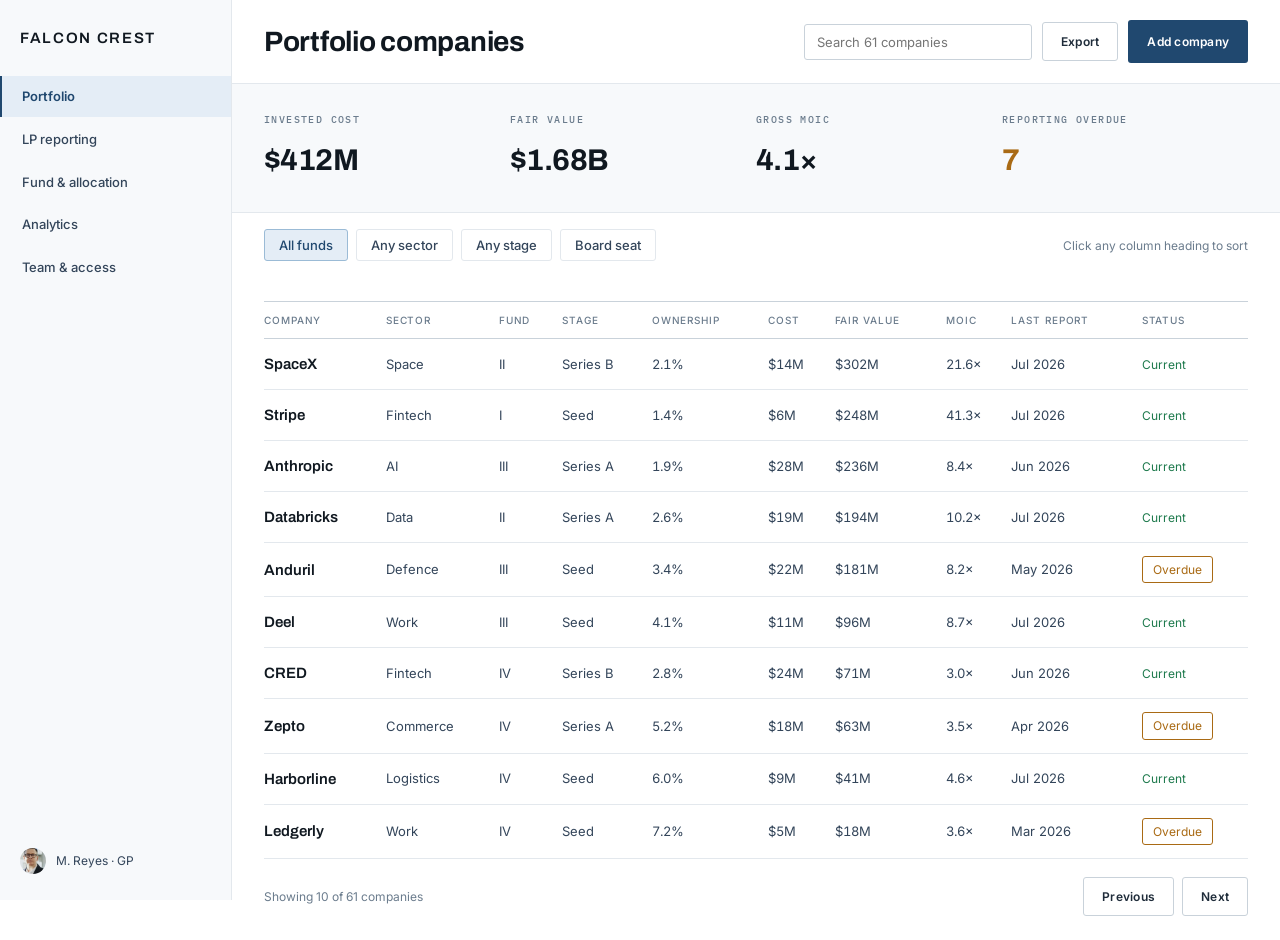
==== commit 21346efe: "Add free photographs to the Falcon Crest site. Place cropped Unsplash and Pexels images in the exist" ====
--- a/92610120001_vats_kotadia/website/admin/index.html
+++ b/92610120001_vats_kotadia/website/admin/index.html
@@ -30,7 +30,7 @@
         <a href="team.html">Team &amp; access</a>
       </div>
       <div class="side__user">
-        <span class="avatar" aria-hidden="true">MR</span>
+        <img class="avatar" src="../images/team-reyes.webp" width="320" height="320" alt="">
         <span>M. Reyes · GP</span>
       </div>
     </nav>
--- a/92610120001_vats_kotadia/website/css/style.css
+++ b/92610120001_vats_kotadia/website/css/style.css
@@ -533,7 +533,7 @@
   flex-wrap: wrap;
 }
 
-/* Placeholder blocks stand in for photography that is not part of this brief. */
+/* Legacy placeholder. Photographs now use .shot and .focus__photo. */
 .media-slot {
   display: grid;
   place-items: center;
@@ -576,23 +576,53 @@
 }
 
 .logo-cell {
+  position: relative;
   display: grid;
   place-items: center;
-  min-height: 104px;
+  min-height: 128px;
+  overflow: hidden;
   border-right: 1px solid var(--line);
   border-bottom: 1px solid var(--line);
   font-family: var(--font-display);
   font-size: 15px;
   font-weight: 600;
   letter-spacing: 0.11em;
-  color: var(--ink-700);
+  color: #fff;
   text-decoration: none;
-  transition: background-color 0.15s var(--ease);
+  background: var(--ink-900);
+  transition: color 0.15s var(--ease);
 }
 
 .logo-cell:hover {
-  background: var(--paper);
+  color: #fff;
   text-decoration: none;
+}
+
+.logo-cell:hover::after {
+  background: linear-gradient(to top, rgba(16, 24, 32, 0.86), rgba(16, 24, 32, 0.34));
+}
+
+.logo-cell img {
+  position: absolute;
+  inset: 0;
+  width: 100%;
+  height: 100%;
+  object-fit: cover;
+  z-index: 0;
+}
+
+.logo-cell span {
+  position: relative;
+  z-index: 2;
+}
+
+.logo-cell::after {
+  content: "";
+  position: absolute;
+  inset: 0;
+  z-index: 1;
+  background: linear-gradient(to top, rgba(16, 24, 32, 0.78), rgba(16, 24, 32, 0.22));
+  pointer-events: none;
 }
 
 .focus-areas {
@@ -626,6 +656,41 @@
   max-width: 40ch;
 }
 
+.focus__photo {
+  margin: 0 48px 20px 0;
+  aspect-ratio: 3 / 2;
+  overflow: hidden;
+  background: var(--ink-900);
+}
+
+.focus__photo img,
+.shot {
+  display: block;
+  width: 100%;
+  height: auto;
+  object-fit: cover;
+  background: var(--ink-900);
+}
+
+.focus__photo img {
+  aspect-ratio: 3 / 2;
+}
+
+.shot--wide {
+  aspect-ratio: 21 / 10;
+}
+
+.shot--std {
+  aspect-ratio: 3 / 2;
+}
+
+img.avatar {
+  width: 28px;
+  height: 28px;
+  object-fit: cover;
+  display: block;
+}
+
 .cta-band {
   background: var(--dark);
   color: #fff;
@@ -689,15 +754,16 @@
 }
 
 .company-card__logo {
-  display: grid;
-  place-items: center;
-  height: 64px;
-  background: var(--paper);
-  font-family: var(--font-display);
-  font-size: 15px;
-  font-weight: 600;
-  letter-spacing: 0.1em;
-  color: var(--ink-700);
+  height: auto;
+  aspect-ratio: 16 / 10;
+  overflow: hidden;
+  background: var(--ink-900);
+}
+
+.company-card__logo img {
+  width: 100%;
+  height: 100%;
+  object-fit: cover;
 }
 
 .company-card__meta {
@@ -1265,6 +1331,10 @@
     padding-bottom: 28px;
   }
 
+  .focus__photo {
+    margin-right: 0;
+  }
+
   .company-grid {
     grid-template-columns: repeat(2, minmax(0, 1fr));
   }
--- a/92610120001_vats_kotadia/website/css/admin.css
+++ b/92610120001_vats_kotadia/website/css/admin.css
@@ -73,7 +73,8 @@
   color: var(--ink-600);
 }
 
-.side__user .avatar {
+.side__user .avatar,
+.side__user img.avatar {
   width: 26px;
   height: 26px;
 }
@@ -290,6 +291,16 @@
   margin-top: 3px;
 }
 
+.member {
+  display: flex;
+  align-items: center;
+  gap: 10px;
+}
+
+.member .cell-name {
+  display: block;
+}
+
 .link-action {
   font-size: 12px;
   font-weight: 600;
@@ -685,12 +696,36 @@
 }
 
 .login-aside {
+  position: relative;
   background: var(--dark);
   color: #fff;
   padding: 64px 56px;
   display: flex;
   flex-direction: column;
   justify-content: space-between;
+  overflow: hidden;
+}
+
+.login-aside__photo {
+  position: absolute;
+  inset: 0;
+  width: 100%;
+  height: 100%;
+  object-fit: cover;
+  z-index: 0;
+}
+
+.login-aside::before {
+  content: "";
+  position: absolute;
+  inset: 0;
+  z-index: 1;
+  background: linear-gradient(165deg, rgba(16, 24, 32, 0.9), rgba(16, 24, 32, 0.78));
+}
+
+.login-aside > :not(.login-aside__photo) {
+  position: relative;
+  z-index: 2;
 }
 
 .login-aside .wordmark {
